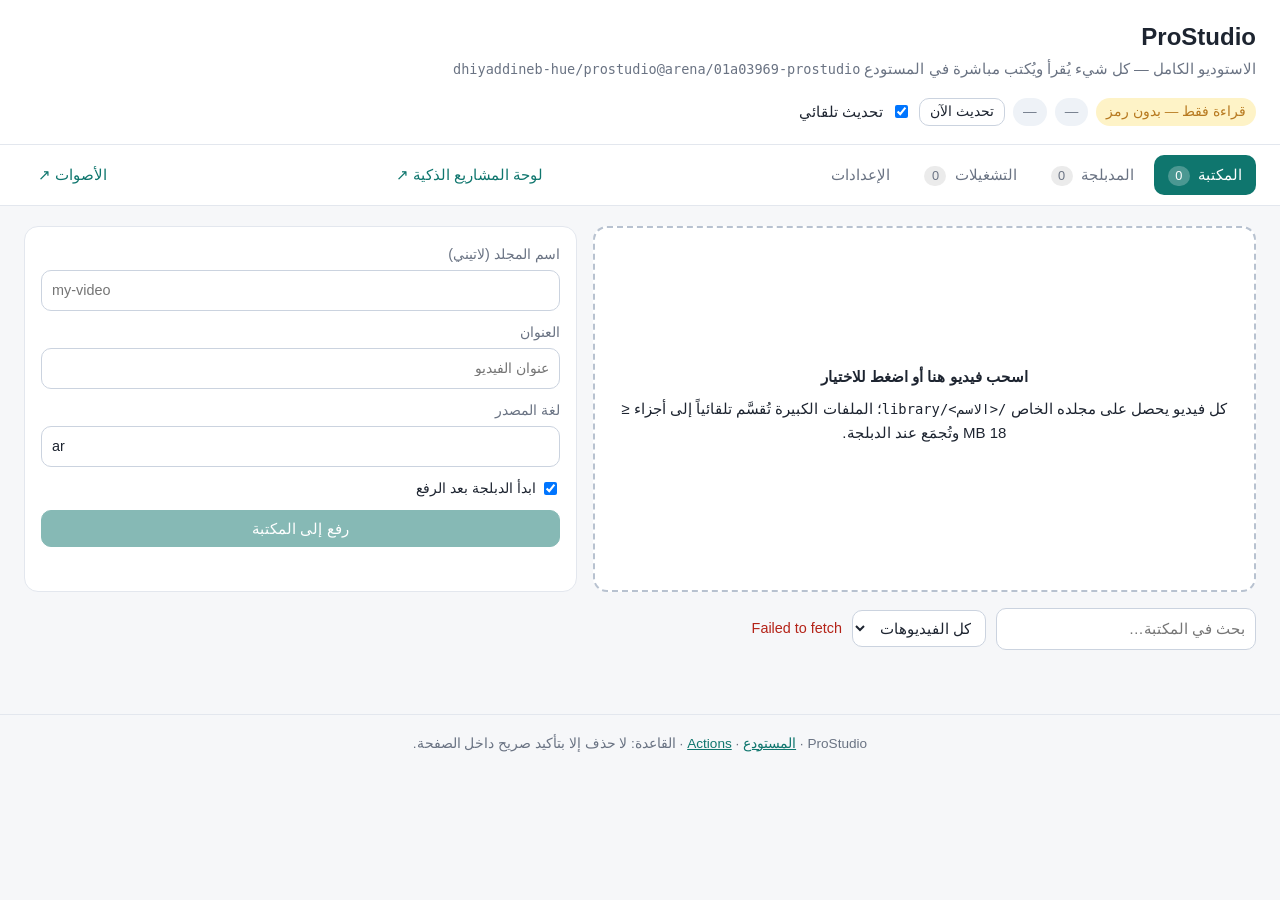
==== docs/index.html @ 74d78242 "Studio: the whole repository from one web page, one folder per video docs/index.html is now the stud" ====
<!doctype html>
<html lang="ar" dir="rtl">
<head>
<meta charset="utf-8">
<meta name="viewport" content="width=device-width, initial-scale=1">
<title>ProStudio — الاستوديو</title>
<meta name="description" content="استوديو الدبلجة الكامل: المكتبة، المعاينة، النسخ المدبلجة، متابعة التشغيل مباشرة، والتحكم في المستودع من المتصفح.">
<link rel="stylesheet" href="studio.css">
</head>
<body>
<header class="top">
  <div class="brand">
    <h1>ProStudio</h1>
    <p>الاستوديو الكامل — كل شيء يُقرأ ويُكتب مباشرة في المستودع <code id="repoName"></code></p>
  </div>
  <div class="topstatus">
    <span id="connChip" class="chip">غير متصل</span>
    <span id="rateChip" class="chip muted" title="طلبات GitHub API المتبقية في الساعة">—</span>
    <span id="clockChip" class="chip muted">—</span>
    <button id="refreshNow" class="btn small">تحديث الآن</button>
    <label class="toggle"><input type="checkbox" id="autoRefresh" checked> تحديث تلقائي</label>
  </div>
</header>

<nav class="tabs" role="tablist">
  <button class="tab active" data-tab="library">المكتبة <span id="countLibrary" class="count">0</span></button>
  <button class="tab" data-tab="dubs">المدبلجة <span id="countDubs" class="count">0</span></button>
  <button class="tab" data-tab="runs">التشغيلات <span id="countRuns" class="count">0</span></button>
  <button class="tab" data-tab="settings">الإعدادات</button>
  <a class="tab link" href="dashboard.html">لوحة المشاريع الذكية ↗</a>
  <a class="tab link" href="voices.html">الأصوات ↗</a>
</nav>

<main>
  <!-- ============================== المكتبة ============================== -->
  <section id="tab-library" class="panel active">
    <div class="uploader" id="uploader">
      <div class="drop" id="drop">
        <input type="file" id="file" accept="video/*,.mp4,.mkv,.webm,.mov" hidden>
        <strong>اسحب فيديو هنا أو اضغط للاختيار</strong>
        <span class="hint">كل فيديو يحصل على مجلده الخاص <code>library/&lt;الاسم&gt;/</code>؛ الملفات الكبيرة تُقسَّم تلقائياً إلى أجزاء ≤ 18 MB وتُجمَع عند الدبلجة.</span>
        <span id="fileName" class="hint mono"></span>
      </div>
      <div class="uploadform">
        <label>اسم المجلد (لاتيني) <input id="slugInput" placeholder="my-video" dir="ltr"></label>
        <label>العنوان <input id="titleInput" placeholder="عنوان الفيديو"></label>
        <label>لغة المصدر <input id="srcLangInput" value="ar" dir="ltr" size="4"></label>
        <label class="toggle"><input type="checkbox" id="dubAfterUpload" checked> ابدأ الدبلجة بعد الرفع</label>
        <button id="uploadBtn" class="btn primary">رفع إلى المكتبة</button>
        <div id="uploadStatus" class="status"></div>
      </div>
    </div>
    <div class="toolbar">
      <input id="searchLibrary" placeholder="بحث في المكتبة…">
      <select id="filterLibrary">
        <option value="all">كل الفيديوهات</option>
        <option value="undubbed">غير مدبلجة</option>
        <option value="running">قيد الدبلجة</option>
        <option value="dubbed">مدبلجة</option>
      </select>
      <span id="libraryStatus" class="status"></span>
    </div>
    <div id="libraryGrid" class="grid"></div>
  </section>

  <!-- ============================== المدبلجة ============================== -->
  <section id="tab-dubs" class="panel">
    <div class="toolbar">
      <input id="searchDubs" placeholder="بحث في المدبلجة…">
      <span id="dubsStatus" class="status"></span>
    </div>
    <div id="dubsGrid" class="grid"></div>
  </section>

  <!-- ============================== التشغيلات ============================== -->
  <section id="tab-runs" class="panel">
    <div class="toolbar">
      <span class="hint">تُحدَّث كل <span id="runsInterval">15</span> ثانية أثناء وجود تشغيل نشط. التقدم المفصّل يُقرأ من نقاط الاستئناف (checkpoint) لكل مقطع.</span>
      <span id="runsStatus" class="status"></span>
    </div>
    <div id="runsList" class="runs"></div>
  </section>

  <!-- ============================== الإعدادات ============================== -->
  <section id="tab-settings" class="panel">
    <div class="card wide">
      <h2>اتصال GitHub</h2>
      <p class="hint">الصفحة ثابتة على GitHub Pages؛ كل عملية (رفع، حذف، تشغيل، متابعة) تتم مباشرة عبر GitHub API من متصفحك. الرمز يُحفَظ في هذا المتصفح فقط ولا يُرسَل إلى أي جهة سوى api.github.com.</p>
      <p class="hint">أنشئ رمزاً <a id="tokenLink" target="_blank" rel="noreferrer">من هنا</a> (Fine-grained: هذا المستودع فقط، صلاحيات <b>Contents: Read and write</b> و<b>Actions: Read and write</b>؛ أو Classic بصلاحية <code>public_repo</code>).</p>
      <div class="row">
        <input id="token" type="password" placeholder="github_pat_… أو ghp_…" dir="ltr" autocomplete="off">
        <button id="checkToken" class="btn">فحص وحفظ</button>
        <button id="forgetToken" class="btn danger">حذف الرمز</button>
      </div>
      <div id="tokenStatus" class="status"></div>
    </div>
    <div class="card wide">
      <h2>الإعدادات الافتراضية للدبلجة</h2>
      <div class="settings-grid">
        <label>لغة الهدف <input id="dTarget" value="en" dir="ltr"></label>
        <label>الصوت الاحتياطي (Edge) <input id="dVoice" value="en-US-AndrewMultilingualNeural" dir="ltr"></label>
        <label>محرك الصوت <select id="dEngine"><option value="voxcpm">VoxCPM (استنساخ)</option><option value="edge">Edge-TTS</option><option value="xtts">XTTS</option><option value="qwen">Qwen</option></select></label>
        <label>الجنس <select id="dGender"><option value="male">ذكر</option><option value="female">أنثى</option></select></label>
        <label>نموذج Whisper <select id="dModel"><option>medium</option><option>small</option><option>base</option><option>tiny</option></select></label>
        <label>الملف الشخصي <select id="dProfile"><option value="seed_quota_voxcpm">seed_quota_voxcpm (Seed-VC ثم VoxCPM عند نفاد الحصة)</option><option value="safe">safe</option><option value="high_quality_single">high_quality_single</option><option value="multi_speaker_cinematic">multi_speaker_cinematic</option></select></label>
        <label>مستوى الجودة <select id="dQuality"><option>balanced</option><option>strict</option><option>safe</option></select></label>
        <label>طول المقطع (ث) <input id="dChunk" value="10" dir="ltr" size="4"></label>
        <label class="toggle"><input type="checkbox" id="dSeed" checked> Seed-VC لكل مقطع</label>
        <label class="toggle"><input type="checkbox" id="dSeparate" checked> فصل الحوار عن الموسيقى</label>
        <label class="toggle"><input type="checkbox" id="dBg"> الاحتفاظ بموسيقى الخلفية</label>
        <label class="toggle"><input type="checkbox" id="dDiarize"> تمييز المتحدثين (يحتاج HF_TOKEN)</label>
        <label class="toggle"><input type="checkbox" id="dValidate" checked> التحقق من المحتوى المنطوق</label>
      </div>
      <div class="row"><button id="saveDefaults" class="btn primary">حفظ الإعدادات</button><span id="defaultsStatus" class="status"></span></div>
    </div>
    <div class="card wide">
      <h2>الترجمة الذكية</h2>
      <p class="hint">تُضبط من أسرار المستودع ومتغيّراته (<code>TRANSLATE_API_KEY</code>, <code>TRANSLATE_PROVIDER</code>, <code>TRANSLATE_MODEL</code>). للتحقق شغّل <a id="preflightLink" target="_blank" rel="noreferrer">Translation API preflight</a> من Actions أو من هنا:</p>
      <div class="row"><button id="runPreflight" class="btn">تشغيل فحص الترجمة</button><span id="preflightStatus" class="status"></span></div>
    </div>
  </section>
</main>

<!-- ============================== نوافذ ============================== -->
<div id="modal" class="modal hidden" role="dialog" aria-modal="true">
  <div class="modalbox">
    <div class="modalhead"><h3 id="modalTitle"></h3><button id="modalClose" class="btn small">إغلاق</button></div>
    <div id="modalBody"></div>
  </div>
</div>

<footer>
  ProStudio · <a id="repoLink" target="_blank" rel="noreferrer">المستودع</a> · <a id="actionsLink" target="_blank" rel="noreferrer">Actions</a> · القاعدة: لا حذف إلا بتأكيد صريح داخل الصفحة.
</footer>

<script type="module" src="studio.js"></script>
</body>
</html>
---- docs/studio.css ----
:root{--bg:#f6f7f9;--card:#fff;--ink:#1d2430;--muted:#6a7383;--line:#e3e7ee;--accent:#0f766e;--accent2:#115e59;--danger:#b42318;--warn:#b7791f;--ok:#15803d;--info:#1d4ed8;--radius:14px}
*{box-sizing:border-box}
body{margin:0;background:var(--bg);color:var(--ink);font:15px/1.6 "Segoe UI",Tahoma,"Noto Naskh Arabic",Arial,sans-serif}
a{color:var(--accent)}
code,.mono{font-family:ui-monospace,SFMono-Regular,Menlo,Consolas,monospace;font-size:.92em;direction:ltr;unicode-bidi:embed}
header.top{display:flex;justify-content:space-between;align-items:center;gap:16px;padding:18px 24px;background:#fff;border-bottom:1px solid var(--line);flex-wrap:wrap}
header h1{margin:0;font-size:1.5rem}
header p{margin:2px 0 0;color:var(--muted);font-size:.92rem}
.topstatus{display:flex;align-items:center;gap:8px;flex-wrap:wrap}
.chip{display:inline-block;padding:3px 10px;border-radius:999px;background:#eef2f7;font-size:.85rem;white-space:nowrap}
.chip.ok{background:#dcfce7;color:var(--ok)}.chip.warn{background:#fef3c7;color:var(--warn)}.chip.err{background:#fee2e2;color:var(--danger)}.chip.info{background:#dbeafe;color:var(--info)}.chip.muted{color:var(--muted)}
.tabs{display:flex;gap:6px;padding:10px 24px;background:#fff;border-bottom:1px solid var(--line);flex-wrap:wrap}
.tab{border:0;background:transparent;padding:8px 14px;border-radius:10px;cursor:pointer;font:inherit;color:var(--muted);text-decoration:none}
.tab.active{background:var(--accent);color:#fff}.tab.link{margin-inline-start:auto;color:var(--accent)}
.count{display:inline-block;min-width:22px;padding:0 6px;border-radius:999px;background:rgba(0,0,0,.08);font-size:.8rem;text-align:center;margin-inline-start:4px}
.tab.active .count{background:rgba(255,255,255,.25)}
main{padding:20px 24px;max-width:1400px;margin:0 auto}
.panel{display:none}.panel.active{display:block}
.uploader{display:grid;grid-template-columns:1.2fr 1fr;gap:16px;margin-bottom:16px}
.drop{border:2px dashed #b8c2d0;border-radius:var(--radius);padding:26px;text-align:center;background:#fff;cursor:pointer;display:flex;flex-direction:column;gap:8px;align-items:center;justify-content:center}
.drop.over{border-color:var(--accent);background:#f0fdfa}
.uploadform{background:#fff;border:1px solid var(--line);border-radius:var(--radius);padding:16px;display:flex;flex-direction:column;gap:10px}
.uploadform label{display:flex;flex-direction:column;gap:4px;font-size:.9rem;color:var(--muted)}
input,select{font:inherit;padding:8px 10px;border:1px solid #cbd3df;border-radius:10px;background:#fff;color:var(--ink)}
input:focus,select:focus{outline:2px solid #99f6e4;border-color:var(--accent)}
.toggle{display:flex!important;flex-direction:row!important;align-items:center;gap:8px;color:var(--ink)!important;cursor:pointer}
.btn{font:inherit;padding:8px 14px;border-radius:10px;border:1px solid #cbd3df;background:#fff;color:var(--ink);cursor:pointer;text-decoration:none;display:inline-block;line-height:1.3}
.btn:hover{border-color:#94a3b8}.btn.primary{background:var(--accent);border-color:var(--accent);color:#fff}.btn.primary:hover{background:var(--accent2)}
.btn.danger{color:var(--danger);border-color:#f3c4c0}.btn.danger:hover{background:#fef2f2}.btn.small{padding:4px 10px;font-size:.85rem}
.btn:disabled{opacity:.5;cursor:not-allowed}
.toolbar{display:flex;gap:10px;align-items:center;margin:8px 0 14px;flex-wrap:wrap}
.toolbar input{min-width:260px}
.status{font-size:.9rem;color:var(--muted);min-height:1.2em}
.status.ok{color:var(--ok)}.status.err{color:var(--danger)}.status.info{color:var(--info)}
.grid{display:grid;grid-template-columns:repeat(auto-fill,minmax(320px,1fr));gap:16px}
.card{background:var(--card);border:1px solid var(--line);border-radius:var(--radius);overflow:hidden;display:flex;flex-direction:column}
.card.wide{padding:18px;margin-bottom:16px}
.card h2{margin:0 0 8px;font-size:1.1rem}
.card video{width:100%;aspect-ratio:16/9;background:#000;object-fit:contain}
.card .noplay{aspect-ratio:16/9;background:#0f172a;color:#cbd5e1;display:flex;align-items:center;justify-content:center;text-align:center;padding:12px;font-size:.9rem}
.card .body{padding:12px 14px;display:flex;flex-direction:column;gap:8px;flex:1}
.card h3{margin:0;font-size:1.02rem;word-break:break-word}
.meta{color:var(--muted);font-size:.86rem;display:flex;gap:10px;flex-wrap:wrap}
.chips{display:flex;gap:6px;flex-wrap:wrap}
.buttons{display:flex;gap:6px;flex-wrap:wrap;margin-top:auto}
.progress{height:8px;background:#e5e9f0;border-radius:999px;overflow:hidden}
.progress span{display:block;height:100%;background:var(--accent);transition:width .6s}
.versions{margin:0;padding:0;list-style:none;display:flex;flex-direction:column;gap:6px}
.versions li{display:flex;gap:8px;align-items:center;flex-wrap:wrap;font-size:.88rem;border-top:1px solid var(--line);padding-top:6px}
.runs{display:flex;flex-direction:column;gap:10px}
.run{background:#fff;border:1px solid var(--line);border-radius:var(--radius);padding:12px 14px;display:grid;grid-template-columns:auto 1fr auto;gap:12px;align-items:center}
.run .dot{width:12px;height:12px;border-radius:50%;background:#cbd5e1}
.run.in_progress .dot,.run.queued .dot{background:var(--info);box-shadow:0 0 0 4px #dbeafe;animation:pulse 1.4s infinite}
.run.success .dot{background:var(--ok)}.run.failure .dot{background:var(--danger)}.run.cancelled .dot{background:var(--warn)}
@keyframes pulse{0%{box-shadow:0 0 0 0 #bfdbfe}70%{box-shadow:0 0 0 8px rgba(191,219,254,0)}100%{box-shadow:0 0 0 0 rgba(191,219,254,0)}}
.run .title{font-weight:600}.run .sub{color:var(--muted);font-size:.86rem}
.settings-grid{display:grid;grid-template-columns:repeat(auto-fill,minmax(260px,1fr));gap:10px 16px;margin-bottom:12px}
.settings-grid label{display:flex;flex-direction:column;gap:4px;font-size:.9rem;color:var(--muted)}
.row{display:flex;gap:8px;align-items:center;flex-wrap:wrap}
.row input{flex:1;min-width:240px}
.empty{grid-column:1/-1;padding:30px;text-align:center;color:var(--muted);background:#fff;border:1px dashed var(--line);border-radius:var(--radius)}
.modal{position:fixed;inset:0;background:rgba(15,23,42,.55);display:flex;align-items:center;justify-content:center;padding:20px;z-index:50}
.modal.hidden{display:none}
.modalbox{background:#fff;border-radius:16px;max-width:900px;width:100%;max-height:92vh;overflow:auto;padding:16px 18px}
.modalhead{display:flex;justify-content:space-between;align-items:center;gap:10px;margin-bottom:10px}
.modalhead h3{margin:0}
.modalbox video{width:100%;max-height:70vh;background:#000}
.confirm{display:flex;flex-direction:column;gap:10px}
.confirm input{font-family:ui-monospace,monospace;direction:ltr}
.kv{display:grid;grid-template-columns:auto 1fr;gap:4px 14px;font-size:.9rem}
.kv b{color:var(--muted);font-weight:500}
footer{padding:18px 24px;color:var(--muted);font-size:.85rem;border-top:1px solid var(--line);margin-top:30px;text-align:center}
@media (max-width:820px){.uploader{grid-template-columns:1fr}.run{grid-template-columns:auto 1fr}}
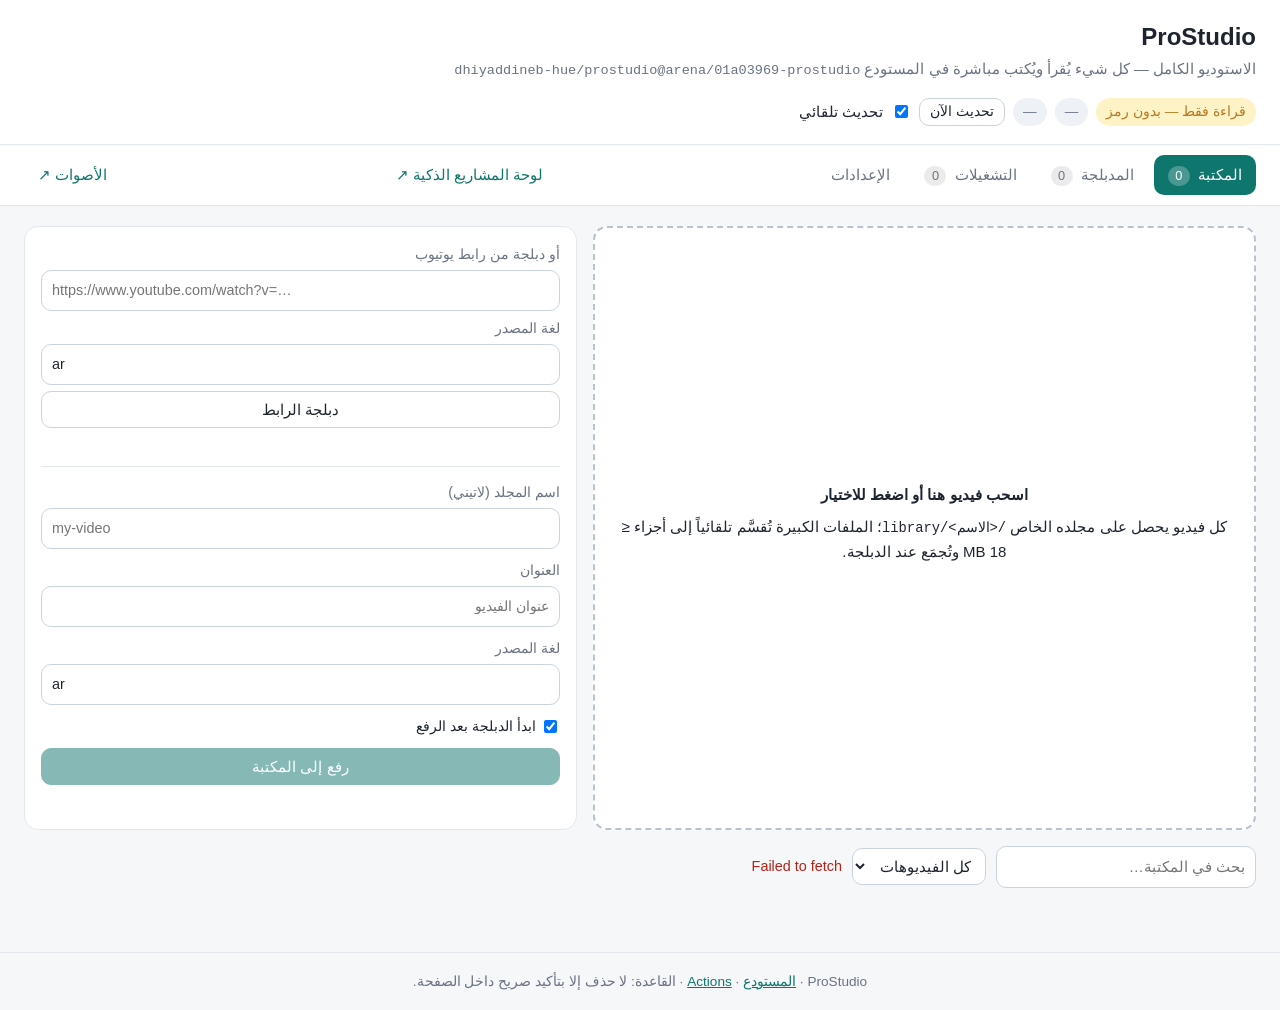
==== commit a951a220: "Studio round 2: populated library, YouTube dubbing, details & subtitles, chunk grid * The two remain" ====
--- a/docs/index.html
+++ b/docs/index.html
@@ -42,6 +42,13 @@
         <span id="fileName" class="hint mono"></span>
       </div>
       <div class="uploadform">
+        <div class="ytrow">
+          <label>أو دبلجة من رابط يوتيوب <input id="ytUrl" placeholder="https://www.youtube.com/watch?v=…" dir="ltr"></label>
+          <label>لغة المصدر <input id="ytLang" value="ar" dir="ltr" size="4"></label>
+          <button id="ytGo" class="btn">دبلجة الرابط</button>
+          <div id="ytStatus" class="status"></div>
+        </div>
+        <hr>
         <label>اسم المجلد (لاتيني) <input id="slugInput" placeholder="my-video" dir="ltr"></label>
         <label>العنوان <input id="titleInput" placeholder="عنوان الفيديو"></label>
         <label>لغة المصدر <input id="srcLangInput" value="ar" dir="ltr" size="4"></label>
--- a/docs/studio.css
+++ b/docs/studio.css
@@ -72,3 +72,18 @@
 .kv b{color:var(--muted);font-weight:500}
 footer{padding:18px 24px;color:var(--muted);font-size:.85rem;border-top:1px solid var(--line);margin-top:30px;text-align:center}
 @media (max-width:820px){.uploader{grid-template-columns:1fr}.run{grid-template-columns:auto 1fr}}
+
+.ytrow{display:flex;flex-direction:column;gap:6px}
+.uploadform hr{border:0;border-top:1px solid var(--line);margin:4px 0}
+.empty.warn{background:#fffbeb;border-color:#fcd34d;color:#92400e}
+.compare{display:grid;grid-template-columns:1fr 1fr;gap:12px}
+.compare h4{margin:0 0 6px;font-size:.95rem;color:var(--muted)}
+.compare video{width:100%;max-height:40vh;background:#000}
+.tablewrap{max-height:45vh;overflow:auto;border:1px solid var(--line);border-radius:10px}
+table.segs{width:100%;border-collapse:collapse;font-size:.88rem}
+table.segs th,table.segs td{padding:6px 8px;border-bottom:1px solid var(--line);vertical-align:top;text-align:start}
+table.segs th{position:sticky;top:0;background:#f8fafc}
+.chunkgrid{display:flex;flex-wrap:wrap;gap:3px;margin-top:6px}
+.chunkgrid .ck{width:10px;height:10px;border-radius:2px;background:#e2e8f0;display:inline-block}
+.ck.completed{background:var(--ok)}.ck.processing,.ck.voice_generated,.ck.seed_vc_processing,.ck.seed_vc_generated,.ck.translated,.ck.content_validated,.ck.delivery_fitted,.ck.seed_vc_completed,.ck.content_retry{background:var(--info)}.ck.failed{background:var(--danger)}.ck.non_speech{background:#94a3b8}
+@media (max-width:820px){.compare{grid-template-columns:1fr}}
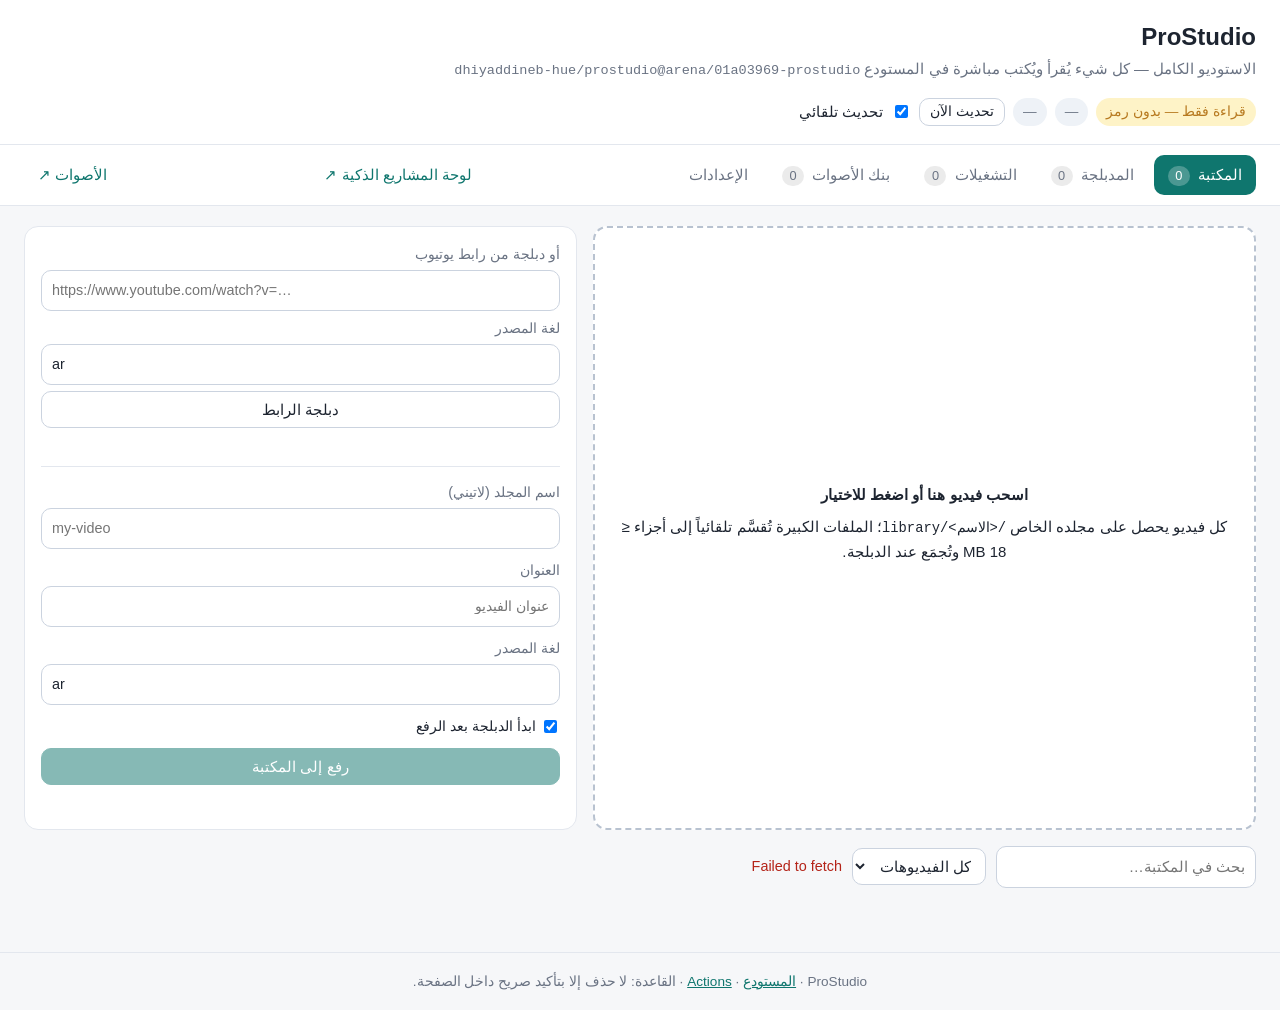
==== commit 447aa252: "Studio round 3: per-speaker voice samples, voice bank, checkpoint dialog - Voices dialog per video w" ====
--- a/docs/index.html
+++ b/docs/index.html
@@ -26,6 +26,7 @@
   <button class="tab active" data-tab="library">المكتبة <span id="countLibrary" class="count">0</span></button>
   <button class="tab" data-tab="dubs">المدبلجة <span id="countDubs" class="count">0</span></button>
   <button class="tab" data-tab="runs">التشغيلات <span id="countRuns" class="count">0</span></button>
+  <button class="tab" data-tab="voices">بنك الأصوات <span id="countVoices" class="count">0</span></button>
   <button class="tab" data-tab="settings">الإعدادات</button>
   <a class="tab link" href="dashboard.html">لوحة المشاريع الذكية ↗</a>
   <a class="tab link" href="voices.html">الأصوات ↗</a>
@@ -88,6 +89,17 @@
     <div id="runsList" class="runs"></div>
   </section>
 
+  <!-- ============================== بنك الأصوات ============================== -->
+  <section id="tab-voices" class="panel">
+    <div class="card wide">
+      <h2>إضافة عيّنة صوتية</h2>
+      <p class="hint">عيّنة نقية لمتحدث واحد (6–20 ثانية، بلا موسيقى) تُحفَظ في <code>voices/</code> ويمكن اختيارها لأي شخصية من نافذة «الأصوات» في بطاقة الفيديو. لكل فيديو أيضاً عيّناته الخاصة في <code>library/&lt;الاسم&gt;/voices/</code>.</p>
+      <div class="row"><input id="voiceName" placeholder="اسم العيّنة (لاتيني)، مثل narrator-male" dir="ltr"><input id="voiceFile" type="file" accept="audio/*,.wav,.mp3,.m4a,.flac,.ogg"><button id="voiceUpload" class="btn primary">رفع إلى بنك الأصوات</button></div>
+      <div id="voiceStatus" class="status"></div>
+    </div>
+    <div id="voicesGrid" class="grid"></div>
+  </section>
+
   <!-- ============================== الإعدادات ============================== -->
   <section id="tab-settings" class="panel">
     <div class="card wide">
--- a/docs/studio.css
+++ b/docs/studio.css
@@ -87,3 +87,15 @@
 .chunkgrid .ck{width:10px;height:10px;border-radius:2px;background:#e2e8f0;display:inline-block}
 .ck.completed{background:var(--ok)}.ck.processing,.ck.voice_generated,.ck.seed_vc_processing,.ck.seed_vc_generated,.ck.translated,.ck.content_validated,.ck.delivery_fitted,.ck.seed_vc_completed,.ck.content_retry{background:var(--info)}.ck.failed{background:var(--danger)}.ck.non_speech{background:#94a3b8}
 @media (max-width:820px){.compare{grid-template-columns:1fr}}
+
+.character-grid{display:grid;grid-template-columns:repeat(auto-fill,minmax(300px,1fr));gap:12px}
+.character{border:1px solid var(--line);border-radius:12px;padding:12px;background:#fafbfc;display:flex;flex-direction:column;gap:8px}
+.charhead{display:flex;justify-content:space-between;align-items:center}.charhead h4{margin:0;font-family:ui-monospace,monospace}
+.character .fields{display:grid;grid-template-columns:1fr 1fr;gap:8px}
+.character .fields label{display:flex;flex-direction:column;gap:3px;font-size:.85rem;color:var(--muted)}
+.character .fields .wide{grid-column:1/-1}
+.character audio{width:100%}
+table.stage-table td.stage-success{color:var(--ok);text-align:center}table.stage-table td.stage-failed{color:var(--danger);text-align:center;font-weight:700}table.stage-table td.stage-pending{color:var(--muted);text-align:center}table.stage-table td.stage-skipped{color:#94a3b8;text-align:center}
+.compare-audio{margin-top:10px}.compare-audio h4{margin:6px 0}
+.audio-slot{border:1px solid var(--line);border-radius:10px;padding:8px;min-width:150px;text-align:center}
+.audio-slot audio{width:220px}
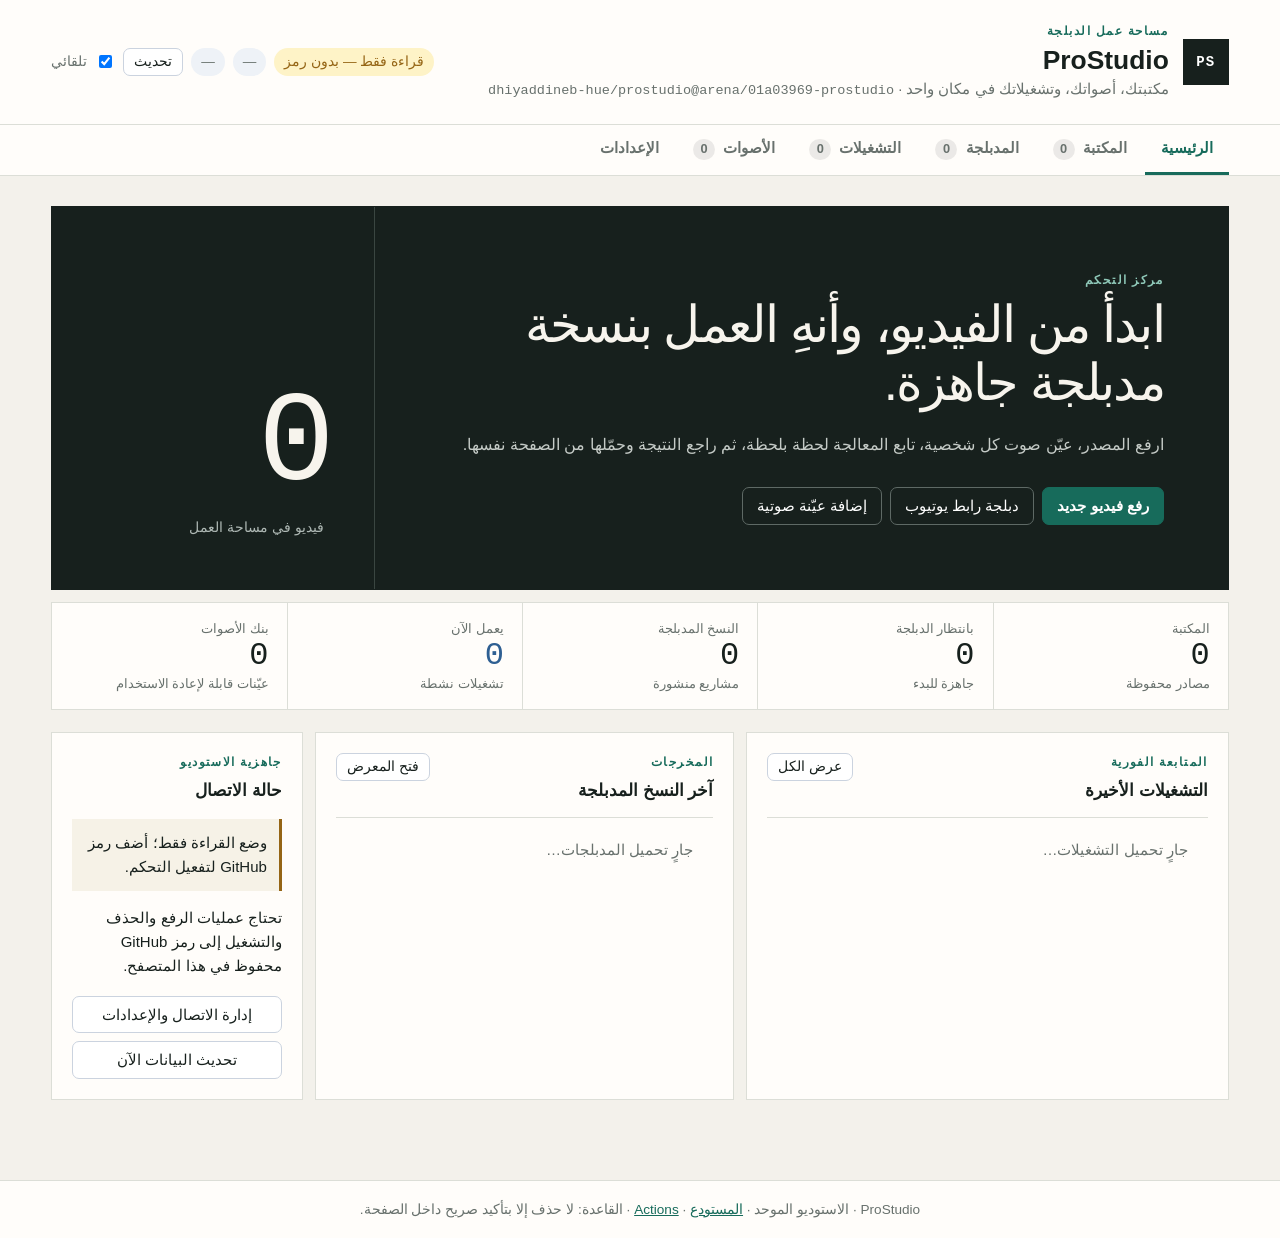
==== commit b55cb5fa: "Redesign studio as unified control center" ====
--- a/docs/index.html
+++ b/docs/index.html
@@ -10,31 +10,82 @@
 <body>
 <header class="top">
   <div class="brand">
-    <h1>ProStudio</h1>
-    <p>الاستوديو الكامل — كل شيء يُقرأ ويُكتب مباشرة في المستودع <code id="repoName"></code></p>
+    <div class="brandmark" aria-hidden="true">PS</div>
+    <div>
+      <p class="eyebrow">مساحة عمل الدبلجة</p>
+      <h1>ProStudio</h1>
+      <p>مكتبتك، أصواتك، وتشغيلاتك في مكان واحد · <code id="repoName"></code></p>
+    </div>
   </div>
   <div class="topstatus">
     <span id="connChip" class="chip">غير متصل</span>
     <span id="rateChip" class="chip muted" title="طلبات GitHub API المتبقية في الساعة">—</span>
     <span id="clockChip" class="chip muted">—</span>
-    <button id="refreshNow" class="btn small">تحديث الآن</button>
-    <label class="toggle"><input type="checkbox" id="autoRefresh" checked> تحديث تلقائي</label>
+    <button id="refreshNow" class="btn small">تحديث</button>
+    <label class="toggle compact"><input type="checkbox" id="autoRefresh" checked> تلقائي</label>
   </div>
 </header>
 
-<nav class="tabs" role="tablist">
-  <button class="tab active" data-tab="library">المكتبة <span id="countLibrary" class="count">0</span></button>
-  <button class="tab" data-tab="dubs">المدبلجة <span id="countDubs" class="count">0</span></button>
-  <button class="tab" data-tab="runs">التشغيلات <span id="countRuns" class="count">0</span></button>
-  <button class="tab" data-tab="voices">بنك الأصوات <span id="countVoices" class="count">0</span></button>
-  <button class="tab" data-tab="settings">الإعدادات</button>
-  <a class="tab link" href="dashboard.html">لوحة المشاريع الذكية ↗</a>
-  <a class="tab link" href="voices.html">الأصوات ↗</a>
+<nav class="tabs" role="tablist" aria-label="أقسام الاستوديو">
+  <button class="tab active" data-tab="overview" role="tab" aria-selected="true">الرئيسية</button>
+  <button class="tab" data-tab="library" role="tab" aria-selected="false">المكتبة <span id="countLibrary" class="count">0</span></button>
+  <button class="tab" data-tab="dubs" role="tab" aria-selected="false">المدبلجة <span id="countDubs" class="count">0</span></button>
+  <button class="tab" data-tab="runs" role="tab" aria-selected="false">التشغيلات <span id="countRuns" class="count">0</span></button>
+  <button class="tab" data-tab="voices" role="tab" aria-selected="false">الأصوات <span id="countVoices" class="count">0</span></button>
+  <button class="tab" data-tab="settings" role="tab" aria-selected="false">الإعدادات</button>
 </nav>
 
 <main>
+
+  <!-- ============================== الرئيسية ============================== -->
+  <section id="tab-overview" class="panel active" role="tabpanel">
+    <div class="overview-hero">
+      <div class="hero-copy">
+        <p class="eyebrow">مركز التحكم</p>
+        <h2>ابدأ من الفيديو، وأنهِ العمل بنسخة مدبلجة جاهزة.</h2>
+        <p>ارفع المصدر، عيّن صوت كل شخصية، تابع المعالجة لحظة بلحظة، ثم راجع النتيجة وحمّلها من الصفحة نفسها.</p>
+        <div class="hero-actions">
+          <button id="quickUpload" class="btn primary">رفع فيديو جديد</button>
+          <button id="quickYoutube" class="btn inverse">دبلجة رابط يوتيوب</button>
+          <button id="quickVoice" class="btn inverse">إضافة عيّنة صوتية</button>
+        </div>
+      </div>
+      <div class="hero-figure" aria-live="polite">
+        <span id="overviewHeroValue">0</span>
+        <small id="overviewHeroLabel">فيديو في مساحة العمل</small>
+      </div>
+    </div>
+
+    <div class="overview-metrics" aria-label="ملخص الاستوديو">
+      <button class="metric-card" data-jump="library"><span>المكتبة</span><strong id="overviewLibrary">0</strong><small>مصادر محفوظة</small></button>
+      <button class="metric-card" data-jump="library" data-filter="undubbed"><span>بانتظار الدبلجة</span><strong id="overviewUndubbed">0</strong><small>جاهزة للبدء</small></button>
+      <button class="metric-card" data-jump="dubs"><span>النسخ المدبلجة</span><strong id="overviewDubbed">0</strong><small>مشاريع منشورة</small></button>
+      <button class="metric-card live" data-jump="runs"><span>يعمل الآن</span><strong id="overviewActive">0</strong><small>تشغيلات نشطة</small></button>
+      <button class="metric-card" data-jump="voices"><span>بنك الأصوات</span><strong id="overviewVoices">0</strong><small>عيّنات قابلة لإعادة الاستخدام</small></button>
+    </div>
+
+    <div class="overview-grid">
+      <article class="surface overview-activity">
+        <div class="surface-head"><div><p class="eyebrow">المتابعة الفورية</p><h3>التشغيلات الأخيرة</h3></div><button id="quickRuns" class="btn small">عرض الكل</button></div>
+        <div id="overviewRunsList" class="overview-list"><div class="empty compact-empty">جارٍ تحميل التشغيلات…</div></div>
+      </article>
+      <article class="surface overview-recent">
+        <div class="surface-head"><div><p class="eyebrow">المخرجات</p><h3>آخر النسخ المدبلجة</h3></div><button class="btn small" data-jump="dubs">فتح المعرض</button></div>
+        <div id="overviewRecentList" class="overview-list"><div class="empty compact-empty">جارٍ تحميل المدبلجات…</div></div>
+      </article>
+      <aside class="surface readiness">
+        <p class="eyebrow">جاهزية الاستوديو</p>
+        <h3>حالة الاتصال</h3>
+        <div id="overviewConn" class="readiness-state">جارٍ الفحص…</div>
+        <p class="hint">تحتاج عمليات الرفع والحذف والتشغيل إلى رمز GitHub محفوظ في هذا المتصفح.</p>
+        <div class="stack-actions"><button class="btn" data-jump="settings">إدارة الاتصال والإعدادات</button><button id="overviewRefresh" class="btn">تحديث البيانات الآن</button></div>
+      </aside>
+    </div>
+  </section>
+
   <!-- ============================== المكتبة ============================== -->
-  <section id="tab-library" class="panel active">
+  <section id="tab-library" class="panel" role="tabpanel">
+    <div class="section-head"><div><p class="eyebrow">المصادر</p><h2>مكتبة الفيديو</h2><p>كل فيديو داخل مجلده الخاص، مع بياناته وأصواته وتشغيلاته.</p></div><button class="btn primary" id="libraryUploadShortcut">رفع فيديو</button></div>
     <div class="uploader" id="uploader">
       <div class="drop" id="drop">
         <input type="file" id="file" accept="video/*,.mp4,.mkv,.webm,.mov" hidden>
@@ -72,7 +123,8 @@
   </section>
 
   <!-- ============================== المدبلجة ============================== -->
-  <section id="tab-dubs" class="panel">
+  <section id="tab-dubs" class="panel" role="tabpanel">
+    <div class="section-head"><div><p class="eyebrow">المعرض</p><h2>الفيديوهات المدبلجة</h2><p>عاين النسخ، راجع الترجمة والجودة، وحمّل النتيجة النهائية.</p></div></div>
     <div class="toolbar">
       <input id="searchDubs" placeholder="بحث في المدبلجة…">
       <span id="dubsStatus" class="status"></span>
@@ -81,7 +133,8 @@
   </section>
 
   <!-- ============================== التشغيلات ============================== -->
-  <section id="tab-runs" class="panel">
+  <section id="tab-runs" class="panel" role="tabpanel">
+    <div class="section-head"><div><p class="eyebrow">العمليات</p><h2>متابعة الدبلجة</h2><p>حالة كل تشغيل وتقدّم المقاطع تتحدث تلقائياً.</p></div></div>
     <div class="toolbar">
       <span class="hint">تُحدَّث كل <span id="runsInterval">15</span> ثانية أثناء وجود تشغيل نشط. التقدم المفصّل يُقرأ من نقاط الاستئناف (checkpoint) لكل مقطع.</span>
       <span id="runsStatus" class="status"></span>
@@ -90,7 +143,8 @@
   </section>
 
   <!-- ============================== بنك الأصوات ============================== -->
-  <section id="tab-voices" class="panel">
+  <section id="tab-voices" class="panel" role="tabpanel">
+    <div class="section-head"><div><p class="eyebrow">الأداء الصوتي</p><h2>بنك الأصوات والشخصيات</h2><p>ارفع عيّنات عامة، ثم اربطها بالشخصيات من بطاقة أي فيديو في المكتبة.</p></div></div>
     <div class="card wide">
       <h2>إضافة عيّنة صوتية</h2>
       <p class="hint">عيّنة نقية لمتحدث واحد (6–20 ثانية، بلا موسيقى) تُحفَظ في <code>voices/</code> ويمكن اختيارها لأي شخصية من نافذة «الأصوات» في بطاقة الفيديو. لكل فيديو أيضاً عيّناته الخاصة في <code>library/&lt;الاسم&gt;/voices/</code>.</p>
@@ -101,7 +155,8 @@
   </section>
 
   <!-- ============================== الإعدادات ============================== -->
-  <section id="tab-settings" class="panel">
+  <section id="tab-settings" class="panel" role="tabpanel">
+    <div class="section-head"><div><p class="eyebrow">النظام</p><h2>الإعدادات</h2><p>الاتصال بالمستودع وخيارات الدبلجة والترجمة الذكية.</p></div></div>
     <div class="card wide">
       <h2>اتصال GitHub</h2>
       <p class="hint">الصفحة ثابتة على GitHub Pages؛ كل عملية (رفع، حذف، تشغيل، متابعة) تتم مباشرة عبر GitHub API من متصفحك. الرمز يُحفَظ في هذا المتصفح فقط ولا يُرسَل إلى أي جهة سوى api.github.com.</p>
@@ -141,7 +196,7 @@
 </main>
 
 <!-- ============================== نوافذ ============================== -->
-<div id="modal" class="modal hidden" role="dialog" aria-modal="true">
+<div id="modal" class="modal hidden" role="dialog" aria-modal="true" aria-labelledby="modalTitle">
   <div class="modalbox">
     <div class="modalhead"><h3 id="modalTitle"></h3><button id="modalClose" class="btn small">إغلاق</button></div>
     <div id="modalBody"></div>
@@ -149,7 +204,7 @@
 </div>
 
 <footer>
-  ProStudio · <a id="repoLink" target="_blank" rel="noreferrer">المستودع</a> · <a id="actionsLink" target="_blank" rel="noreferrer">Actions</a> · القاعدة: لا حذف إلا بتأكيد صريح داخل الصفحة.
+  ProStudio · الاستوديو الموحد · <a id="repoLink" target="_blank" rel="noreferrer">المستودع</a> · <a id="actionsLink" target="_blank" rel="noreferrer">Actions</a> · القاعدة: لا حذف إلا بتأكيد صريح داخل الصفحة.
 </footer>
 
 <script type="module" src="studio.js"></script>
--- a/docs/studio.css
+++ b/docs/studio.css
@@ -99,3 +99,25 @@
 .compare-audio{margin-top:10px}.compare-audio h4{margin:6px 0}
 .audio-slot{border:1px solid var(--line);border-radius:10px;padding:8px;min-width:150px;text-align:center}
 .audio-slot audio{width:220px}
+
+/* 2026 unified studio shell ------------------------------------------------ */
+:root{--bg:#f3f1eb;--card:#fffdfa;--ink:#17201d;--muted:#68716d;--line:#dcded7;--accent:#176b5b;--accent2:#105347;--danger:#a93025;--warn:#956515;--ok:#16704b;--info:#2e5f92;--paper:#fffdfa;--paper2:#ebe8df;--radius:12px}
+body{min-height:100vh;background:var(--bg);font-family:"Segoe UI",Tahoma,"Noto Naskh Arabic",Arial,sans-serif}
+header.top{padding:22px clamp(18px,4vw,54px);background:var(--paper);border-bottom:1px solid var(--line)}
+.brand{display:flex;align-items:center;gap:14px}.brandmark{width:46px;height:46px;display:grid;place-items:center;background:var(--ink);color:#fff;font:700 14px/1 ui-monospace,monospace;letter-spacing:.08em}.brand h1{font-size:1.65rem;line-height:1.1}.brand p{margin:3px 0 0}.brand .eyebrow{margin:0 0 5px;color:var(--accent)}
+.eyebrow{margin:0 0 6px;color:var(--accent);font-size:.74rem;font-weight:700;letter-spacing:.12em;text-transform:uppercase}
+.topstatus{justify-content:flex-end}.toggle.compact{font-size:.86rem;color:var(--muted)!important}
+.tabs{position:sticky;top:0;z-index:30;gap:2px;padding:0 clamp(18px,4vw,54px);background:rgba(255,253,250,.97);border-bottom:1px solid var(--line);flex-wrap:nowrap;overflow-x:auto;scrollbar-width:thin}
+.tab{min-height:50px;padding:11px 16px;border-radius:0;border-bottom:3px solid transparent;white-space:nowrap;font-weight:600}.tab:hover{color:var(--ink);background:#f4f1e9}.tab.active{background:transparent;color:var(--accent);border-bottom-color:var(--accent)}.tab.active .count{background:#dfece8;color:var(--accent)}
+main{max-width:1500px;padding:30px clamp(18px,4vw,54px) 50px}.panel.active{animation:panel-in .18s ease-out}@keyframes panel-in{from{opacity:.4;transform:translateY(4px)}to{opacity:1;transform:none}}
+.overview-hero{display:grid;grid-template-columns:minmax(0,1.45fr) minmax(220px,.55fr);min-height:300px;background:var(--ink);color:#f7f4ed;border:1px solid var(--ink);margin-bottom:12px}.hero-copy{padding:clamp(28px,5vw,66px)}.hero-copy .eyebrow{color:#8fc9b9}.hero-copy h2{max-width:820px;margin:0;font-size:clamp(2rem,4vw,4rem);font-weight:350;line-height:1.15;letter-spacing:-.035em}.hero-copy>p:not(.eyebrow){max-width:720px;margin:18px 0 0;color:#c5cbc7;font-size:1.02rem}.hero-actions{display:flex;gap:8px;flex-wrap:wrap;margin-top:30px}.btn.inverse{background:transparent;border-color:#5e6965;color:#fff}.btn.inverse:hover{background:#26312d;border-color:#89938f}.hero-figure{border-inline-start:1px solid #3a4641;display:flex;flex-direction:column;justify-content:flex-end;padding:clamp(26px,4vw,50px)}.hero-figure span{font:300 clamp(4.8rem,10vw,9rem)/.8 ui-monospace,SFMono-Regular,Menlo,monospace;letter-spacing:-.08em}.hero-figure small{margin-top:20px;color:#aeb8b4;font-size:.9rem}
+.overview-metrics{display:grid;grid-template-columns:repeat(5,1fr);gap:1px;background:var(--line);border:1px solid var(--line);margin-bottom:22px}.metric-card{appearance:none;border:0;background:var(--paper);padding:18px;text-align:start;color:var(--ink);cursor:pointer;min-width:0}.metric-card:hover{background:#f7f5ef}.metric-card span,.metric-card small{display:block;color:var(--muted);font-size:.8rem}.metric-card strong{display:block;margin:4px 0;font:400 2rem/1 ui-monospace,SFMono-Regular,Menlo,monospace}.metric-card.live strong{color:var(--info)}
+.overview-grid{display:grid;grid-template-columns:minmax(0,1.15fr) minmax(0,1fr) minmax(240px,.6fr);gap:12px}.surface{background:var(--paper);border:1px solid var(--line);padding:20px}.surface h3{margin:0;font-size:1.05rem}.surface-head{display:flex;align-items:flex-start;justify-content:space-between;gap:12px;padding-bottom:12px;border-bottom:1px solid var(--line)}.overview-list{display:flex;flex-direction:column}.overview-item{display:grid;grid-template-columns:minmax(0,1fr) auto;gap:12px;align-items:center;padding:13px 0;border-bottom:1px solid var(--line)}.overview-item:last-child{border-bottom:0}.overview-item b{display:block;overflow:hidden;text-overflow:ellipsis;white-space:nowrap}.overview-item small{display:block;color:var(--muted);margin-top:2px}.overview-item .mini-progress{height:4px;background:#e4e7e1;margin-top:7px;overflow:hidden}.overview-item .mini-progress span{display:block;height:100%;background:var(--accent)}.overview-item-status{font-size:.78rem;color:var(--muted);white-space:nowrap}.overview-item-status.active{color:var(--info)}.readiness-state{margin:14px 0;padding:12px;border-inline-start:3px solid var(--warn);background:#f6f2e7}.readiness-state.ok{border-color:var(--ok);background:#edf6f1}.stack-actions{display:flex;flex-direction:column;gap:8px;margin-top:18px}.compact-empty{padding:20px;border:0;background:transparent;text-align:start}
+.section-head{display:flex;justify-content:space-between;align-items:flex-end;gap:18px;margin-bottom:20px;padding-bottom:16px;border-bottom:1px solid var(--line)}.section-head h2{margin:0;font-size:clamp(1.5rem,3vw,2.25rem);font-weight:450;letter-spacing:-.025em}.section-head p:not(.eyebrow){margin:5px 0 0;color:var(--muted)}
+.uploader{gap:12px;margin-bottom:22px}.drop,.uploadform,.card,.run,.empty,.modalbox,.character,.audio-slot{border-radius:var(--radius);box-shadow:none}.drop{min-height:260px;background:var(--paper);border-color:#aeb8b2}.drop:hover{border-color:var(--accent);background:#f8fbf9}.uploadform,.card,.run{background:var(--paper)}
+.card{transition:border-color .16s,transform .16s}.card:hover{border-color:#afb7b2;transform:translateY(-1px)}.card .body{padding:15px;gap:10px}.buttons{padding-top:4px}.btn{border-radius:7px}.btn.primary{font-weight:650}.toolbar{padding:10px 0}.toolbar input{flex:1;max-width:480px}
+.run{border-radius:8px}.modal{backdrop-filter:blur(3px)}.modalbox{border:1px solid var(--line);border-radius:10px}.modalhead{position:sticky;top:-16px;z-index:2;background:var(--paper);padding:12px 0;border-bottom:1px solid var(--line)}
+footer{background:var(--paper);border-top-color:var(--line)}
+@media (max-width:1100px){.overview-grid{grid-template-columns:1fr 1fr}.readiness{grid-column:1/-1}.overview-metrics{grid-template-columns:repeat(3,1fr)}}
+@media (max-width:820px){header.top{align-items:flex-start}.topstatus{width:100%;justify-content:flex-start}.overview-hero{grid-template-columns:1fr}.hero-figure{border-inline-start:0;border-top:1px solid #3a4641;min-height:180px}.overview-metrics{grid-template-columns:1fr 1fr}.overview-grid{grid-template-columns:1fr}.readiness{grid-column:auto}.section-head{align-items:flex-start;flex-direction:column}.tabs{padding-inline:8px}.tab{padding-inline:13px}.character .fields{grid-template-columns:1fr}.character .fields .wide{grid-column:auto}}
+@media (max-width:520px){.brand p:not(.eyebrow),#rateChip,#clockChip{display:none}.hero-copy h2{font-size:2rem}.hero-actions .btn{width:100%;text-align:center}.overview-metrics{grid-template-columns:1fr}.metric-card{display:grid;grid-template-columns:1fr auto;align-items:center}.metric-card strong{grid-row:1/3;grid-column:2}.overview-item{grid-template-columns:1fr}.toolbar input{min-width:100%}.row input{min-width:100%}.buttons .btn,.buttons a.btn{flex:1;text-align:center}.modal{padding:8px}.modalbox{padding:12px}}
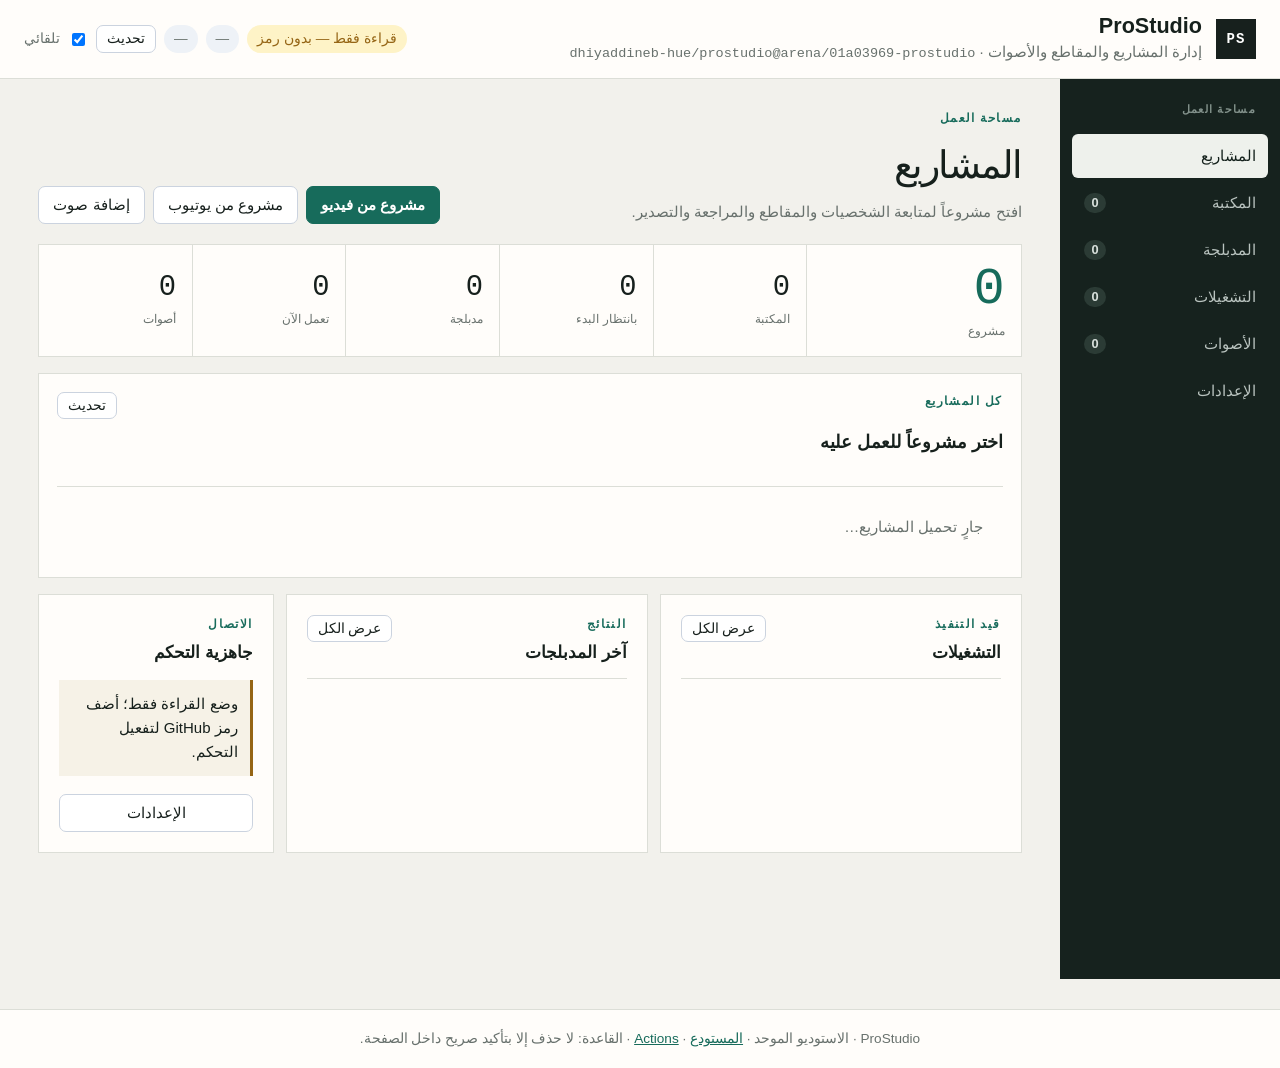
==== commit ca5c4079: "Rebuild studio around project workflow" ====
--- a/docs/index.html
+++ b/docs/index.html
@@ -14,7 +14,7 @@
     <div>
       <p class="eyebrow">مساحة عمل الدبلجة</p>
       <h1>ProStudio</h1>
-      <p>مكتبتك، أصواتك، وتشغيلاتك في مكان واحد · <code id="repoName"></code></p>
+      <p>إدارة المشاريع والمقاطع والأصوات · <code id="repoName"></code></p>
     </div>
   </div>
   <div class="topstatus">
@@ -26,8 +26,9 @@
   </div>
 </header>
 
+<div class="studio-shell">
 <nav class="tabs" role="tablist" aria-label="أقسام الاستوديو">
-  <button class="tab active" data-tab="overview" role="tab" aria-selected="true">الرئيسية</button>
+  <button class="tab active" data-tab="overview" role="tab" aria-selected="true">المشاريع</button>
   <button class="tab" data-tab="library" role="tab" aria-selected="false">المكتبة <span id="countLibrary" class="count">0</span></button>
   <button class="tab" data-tab="dubs" role="tab" aria-selected="false">المدبلجة <span id="countDubs" class="count">0</span></button>
   <button class="tab" data-tab="runs" role="tab" aria-selected="false">التشغيلات <span id="countRuns" class="count">0</span></button>
@@ -37,50 +38,35 @@
 
 <main>
 
-  <!-- ============================== الرئيسية ============================== -->
+  <!-- ============================== المشاريع ============================== -->
   <section id="tab-overview" class="panel active" role="tabpanel">
-    <div class="overview-hero">
-      <div class="hero-copy">
-        <p class="eyebrow">مركز التحكم</p>
-        <h2>ابدأ من الفيديو، وأنهِ العمل بنسخة مدبلجة جاهزة.</h2>
-        <p>ارفع المصدر، عيّن صوت كل شخصية، تابع المعالجة لحظة بلحظة، ثم راجع النتيجة وحمّلها من الصفحة نفسها.</p>
-        <div class="hero-actions">
-          <button id="quickUpload" class="btn primary">رفع فيديو جديد</button>
-          <button id="quickYoutube" class="btn inverse">دبلجة رابط يوتيوب</button>
-          <button id="quickVoice" class="btn inverse">إضافة عيّنة صوتية</button>
-        </div>
-      </div>
-      <div class="hero-figure" aria-live="polite">
-        <span id="overviewHeroValue">0</span>
-        <small id="overviewHeroLabel">فيديو في مساحة العمل</small>
-      </div>
-    </div>
-
-    <div class="overview-metrics" aria-label="ملخص الاستوديو">
-      <button class="metric-card" data-jump="library"><span>المكتبة</span><strong id="overviewLibrary">0</strong><small>مصادر محفوظة</small></button>
-      <button class="metric-card" data-jump="library" data-filter="undubbed"><span>بانتظار الدبلجة</span><strong id="overviewUndubbed">0</strong><small>جاهزة للبدء</small></button>
-      <button class="metric-card" data-jump="dubs"><span>النسخ المدبلجة</span><strong id="overviewDubbed">0</strong><small>مشاريع منشورة</small></button>
-      <button class="metric-card live" data-jump="runs"><span>يعمل الآن</span><strong id="overviewActive">0</strong><small>تشغيلات نشطة</small></button>
-      <button class="metric-card" data-jump="voices"><span>بنك الأصوات</span><strong id="overviewVoices">0</strong><small>عيّنات قابلة لإعادة الاستخدام</small></button>
-    </div>
-
-    <div class="overview-grid">
-      <article class="surface overview-activity">
-        <div class="surface-head"><div><p class="eyebrow">المتابعة الفورية</p><h3>التشغيلات الأخيرة</h3></div><button id="quickRuns" class="btn small">عرض الكل</button></div>
-        <div id="overviewRunsList" class="overview-list"><div class="empty compact-empty">جارٍ تحميل التشغيلات…</div></div>
-      </article>
-      <article class="surface overview-recent">
-        <div class="surface-head"><div><p class="eyebrow">المخرجات</p><h3>آخر النسخ المدبلجة</h3></div><button class="btn small" data-jump="dubs">فتح المعرض</button></div>
-        <div id="overviewRecentList" class="overview-list"><div class="empty compact-empty">جارٍ تحميل المدبلجات…</div></div>
-      </article>
-      <aside class="surface readiness">
-        <p class="eyebrow">جاهزية الاستوديو</p>
-        <h3>حالة الاتصال</h3>
-        <div id="overviewConn" class="readiness-state">جارٍ الفحص…</div>
-        <p class="hint">تحتاج عمليات الرفع والحذف والتشغيل إلى رمز GitHub محفوظ في هذا المتصفح.</p>
-        <div class="stack-actions"><button class="btn" data-jump="settings">إدارة الاتصال والإعدادات</button><button id="overviewRefresh" class="btn">تحديث البيانات الآن</button></div>
-      </aside>
-    </div>
+    <div class="desk-head">
+      <div><p class="eyebrow">مساحة العمل</p><h2>المشاريع</h2><p>افتح مشروعاً لمتابعة الشخصيات والمقاطع والمراجعة والتصدير.</p></div>
+      <div class="desk-actions"><button id="quickUpload" class="btn primary">مشروع من فيديو</button><button id="quickYoutube" class="btn">مشروع من يوتيوب</button><button id="quickVoice" class="btn">إضافة صوت</button></div>
+    </div>
+    <div class="desk-readout">
+      <div class="desk-total"><span id="overviewHeroValue">0</span><small id="overviewHeroLabel">مشروع</small></div>
+      <button data-jump="library"><b id="overviewLibrary">0</b><span>المكتبة</span></button>
+      <button data-jump="library" data-filter="undubbed"><b id="overviewUndubbed">0</b><span>بانتظار البدء</span></button>
+      <button data-jump="dubs"><b id="overviewDubbed">0</b><span>مدبلجة</span></button>
+      <button data-jump="runs"><b id="overviewActive">0</b><span>تعمل الآن</span></button>
+      <button data-jump="voices"><b id="overviewVoices">0</b><span>أصوات</span></button>
+    </div>
+    <section class="project-desk">
+      <div class="surface-head"><div><p class="eyebrow">كل المشاريع</p><h3>اختر مشروعاً للعمل عليه</h3></div><button id="overviewRefresh" class="btn small">تحديث</button></div>
+      <div id="overviewProjects" class="project-list"><div class="empty compact-empty">جارٍ تحميل المشاريع…</div></div>
+    </section>
+    <div class="desk-lower">
+      <section class="surface"><div class="surface-head"><div><p class="eyebrow">قيد التنفيذ</p><h3>التشغيلات</h3></div><button id="quickRuns" class="btn small">عرض الكل</button></div><div id="overviewRunsList" class="overview-list"></div></section>
+      <section class="surface"><div class="surface-head"><div><p class="eyebrow">النتائج</p><h3>آخر المدبلجات</h3></div><button class="btn small" data-jump="dubs">عرض الكل</button></div><div id="overviewRecentList" class="overview-list"></div></section>
+      <aside class="surface readiness"><p class="eyebrow">الاتصال</p><h3>جاهزية التحكم</h3><div id="overviewConn" class="readiness-state">جارٍ الفحص…</div><div class="stack-actions"><button class="btn" data-jump="settings">الإعدادات</button></div></aside>
+    </div>
+  </section>
+
+  <!-- ============================== مساحة المشروع ============================== -->
+  <section id="tab-project" class="panel" role="tabpanel">
+    <div class="project-page-head"><button id="projectBack" class="btn">العودة إلى المشاريع</button><div><p class="eyebrow">مساحة المشروع</p><h2 id="projectTitle">المشروع</h2></div></div>
+    <div id="projectBody"><div class="empty">اختر مشروعاً من الصفحة الرئيسية.</div></div>
   </section>
 
   <!-- ============================== المكتبة ============================== -->
@@ -149,6 +135,10 @@
       <h2>إضافة عيّنة صوتية</h2>
       <p class="hint">عيّنة نقية لمتحدث واحد (6–20 ثانية، بلا موسيقى) تُحفَظ في <code>voices/</code> ويمكن اختيارها لأي شخصية من نافذة «الأصوات» في بطاقة الفيديو. لكل فيديو أيضاً عيّناته الخاصة في <code>library/&lt;الاسم&gt;/voices/</code>.</p>
       <div class="row"><input id="voiceName" placeholder="اسم العيّنة (لاتيني)، مثل narrator-male" dir="ltr"><input id="voiceFile" type="file" accept="audio/*,.wav,.mp3,.m4a,.flac,.ogg"><button id="voiceUpload" class="btn primary">رفع إلى بنك الأصوات</button></div>
+      <div id="voicePreviewPanel" class="sample-preview hidden" aria-live="polite">
+        <audio id="voicePreview" controls preload="metadata"></audio>
+        <div><strong id="voicePreviewName">—</strong><span id="voicePreviewMeta" class="hint">—</span></div>
+      </div>
       <div id="voiceStatus" class="status"></div>
     </div>
     <div id="voicesGrid" class="grid"></div>
@@ -194,6 +184,7 @@
     </div>
   </section>
 </main>
+</div>
 
 <!-- ============================== نوافذ ============================== -->
 <div id="modal" class="modal hidden" role="dialog" aria-modal="true" aria-labelledby="modalTitle">
--- a/docs/studio.css
+++ b/docs/studio.css
@@ -121,3 +121,39 @@
 @media (max-width:1100px){.overview-grid{grid-template-columns:1fr 1fr}.readiness{grid-column:1/-1}.overview-metrics{grid-template-columns:repeat(3,1fr)}}
 @media (max-width:820px){header.top{align-items:flex-start}.topstatus{width:100%;justify-content:flex-start}.overview-hero{grid-template-columns:1fr}.hero-figure{border-inline-start:0;border-top:1px solid #3a4641;min-height:180px}.overview-metrics{grid-template-columns:1fr 1fr}.overview-grid{grid-template-columns:1fr}.readiness{grid-column:auto}.section-head{align-items:flex-start;flex-direction:column}.tabs{padding-inline:8px}.tab{padding-inline:13px}.character .fields{grid-template-columns:1fr}.character .fields .wide{grid-column:auto}}
 @media (max-width:520px){.brand p:not(.eyebrow),#rateChip,#clockChip{display:none}.hero-copy h2{font-size:2rem}.hero-actions .btn{width:100%;text-align:center}.overview-metrics{grid-template-columns:1fr}.metric-card{display:grid;grid-template-columns:1fr auto;align-items:center}.metric-card strong{grid-row:1/3;grid-column:2}.overview-item{grid-template-columns:1fr}.toolbar input{min-width:100%}.row input{min-width:100%}.buttons .btn,.buttons a.btn{flex:1;text-align:center}.modal{padding:8px}.modalbox{padding:12px}}
+
+/* Project workspace and validated samples -------------------------------- */
+.hidden{display:none!important}
+.sample-preview{display:grid;grid-template-columns:minmax(220px,1fr) minmax(180px,.8fr);gap:14px;align-items:center;margin-top:12px;padding:14px;border:1px solid var(--line);background:#f8f7f2}
+.sample-preview audio{width:100%}.sample-preview strong,.sample-preview span{display:block}.sample-preview span{margin-top:4px}
+.local-sample-preview,.saved-sample{display:grid;grid-template-columns:minmax(180px,1fr) auto;gap:8px;align-items:center;padding:9px;border:1px solid var(--line);background:var(--paper)}
+.local-sample-preview audio,.saved-sample audio{width:100%}.saved-sample>span:last-child{grid-column:1/-1}
+.project-workspace{display:flex;flex-direction:column;gap:16px}.workspace-head{display:flex;justify-content:space-between;align-items:flex-end;gap:18px}.workspace-head h3{margin:0;font-size:1.6rem}.workspace-head .mono{color:var(--muted)}.workspace-progress-value{font:300 3rem/1 ui-monospace,monospace;color:var(--accent)}.workspace-progress{height:10px}
+.workspace-metrics{display:grid;grid-template-columns:repeat(6,1fr);gap:1px;background:var(--line);border:1px solid var(--line)}.workspace-metrics>div{background:var(--paper);padding:12px;min-width:0}.workspace-metrics strong{display:block;font:400 1.55rem/1 ui-monospace,monospace}.workspace-metrics span{display:block;margin-top:5px;color:var(--muted);font-size:.78rem}.workspace-metrics .ok strong{color:var(--ok)}.workspace-metrics .err strong{color:var(--danger)}
+.workspace-section{border:1px solid var(--line);background:var(--paper);padding:16px}.stage-summary-grid{display:grid;grid-template-columns:repeat(3,1fr);gap:1px;background:var(--line);margin-top:12px;border:1px solid var(--line)}.stage-summary{display:grid;grid-template-columns:1fr auto;gap:4px;padding:10px;background:#fbfaf6}.stage-summary span{font-size:.82rem}.stage-summary b{font-family:ui-monospace,monospace}.stage-summary small{grid-column:1/-1;color:var(--muted);font-size:.75rem}.speaker-strip{display:flex;gap:7px;flex-wrap:wrap;margin-top:14px}.workspace-actions{display:flex;align-items:center;gap:8px;flex-wrap:wrap;padding:14px;border:1px solid var(--line);background:#f7f5ef}.workspace-actions .status{flex:1;min-width:220px}.workspace-errors{border:1px solid #ecc7c2;background:#fff7f6;padding:12px}.workspace-errors summary{cursor:pointer;color:var(--danger);font-weight:600}.workspace-errors li{margin:7px 0;color:#653a35}
+table.stage-table tr:has(td.stage-failed){background:#fff7f6}
+@media(max-width:820px){.workspace-metrics{grid-template-columns:repeat(3,1fr)}.stage-summary-grid{grid-template-columns:1fr 1fr}.sample-preview{grid-template-columns:1fr}.local-sample-preview,.saved-sample{grid-template-columns:1fr}}
+@media(max-width:520px){.workspace-head{align-items:flex-start}.workspace-metrics{grid-template-columns:1fr 1fr}.stage-summary-grid{grid-template-columns:1fr}.workspace-actions .btn{width:100%}}
+
+/* Project-first application shell ----------------------------------------- */
+body{background:#f2f1ec;color:#16201c}
+header.top{padding:14px 24px;min-height:72px}.brandmark{width:40px;height:40px}.brand h1{font-size:1.35rem}.brand .eyebrow{display:none}
+.studio-shell{display:grid;grid-template-columns:220px minmax(0,1fr);min-height:calc(100vh - 72px)}
+.studio-shell>.tabs{position:sticky;top:0;align-self:start;height:100vh;display:flex;flex-direction:column;align-items:stretch;gap:3px;padding:22px 12px;background:#16221e;border:0;overflow-y:auto}
+.studio-shell>.tabs:before{content:"مساحة العمل";padding:0 12px 12px;color:#82918b;font-size:.68rem;font-weight:700;letter-spacing:.12em}
+.studio-shell>.tabs .tab{display:flex;align-items:center;justify-content:space-between;min-height:44px;padding:9px 12px;border:0;border-radius:6px;color:#b9c3bf;text-align:start;font-weight:550}
+.studio-shell>.tabs .tab:hover{background:#23312c;color:#fff}.studio-shell>.tabs .tab.active{background:#eef1ec;color:#14211c;border:0}.studio-shell>.tabs .count{background:#2b3b35;color:#d9e1dd}.studio-shell>.tabs .tab.active .count{background:#d8e6e0;color:#155f50}
+.studio-shell>main{width:100%;max-width:none;margin:0;padding:30px clamp(20px,3vw,48px) 60px;overflow:hidden}
+.desk-head{display:flex;align-items:flex-end;justify-content:space-between;gap:18px;margin-bottom:20px}.desk-head h2{margin:0;font-size:2.4rem;font-weight:420;letter-spacing:-.04em}.desk-head p:not(.eyebrow){margin:4px 0 0;color:var(--muted)}.desk-actions{display:flex;gap:8px;flex-wrap:wrap}
+.desk-readout{display:grid;grid-template-columns:1.4fr repeat(5,1fr);gap:1px;border:1px solid var(--line);background:var(--line);margin-bottom:16px}.desk-readout>div,.desk-readout>button{min-height:92px;border:0;background:#fffdfa;padding:14px 16px;text-align:start;color:var(--ink)}.desk-readout>button{cursor:pointer}.desk-readout>button:hover{background:#f8f6f0}.desk-readout b{display:block;font:400 1.8rem/1 ui-monospace,monospace}.desk-readout span,.desk-readout small{display:block;margin-top:8px;color:var(--muted);font-size:.78rem}.desk-total span{font:300 3.25rem/.9 ui-monospace,monospace;color:var(--accent)}
+.project-desk{border:1px solid var(--line);background:#fffdfa;padding:18px;margin-bottom:16px}.project-list{display:flex;flex-direction:column;margin-top:8px}.project-row{display:grid;grid-template-columns:minmax(240px,1.35fr) minmax(260px,1fr) minmax(180px,.7fr) auto;gap:18px;align-items:center;padding:14px 4px;border-bottom:1px solid var(--line)}.project-row:last-child{border-bottom:0}.project-main{display:flex;align-items:center;gap:11px;border:0;background:transparent;padding:0;text-align:start;cursor:pointer;color:var(--ink);min-width:0}.project-main b,.project-main small{display:block;overflow:hidden;text-overflow:ellipsis;white-space:nowrap}.project-main small{margin-top:3px;color:var(--muted)}.project-state-dot{width:11px;height:11px;border-radius:50%;background:#a3aaa6;flex:0 0 auto}.project-row.running .project-state-dot{background:var(--info);box-shadow:0 0 0 5px #e0ebf5}.project-row.dubbed .project-state-dot{background:var(--ok)}.project-row.undubbed .project-state-dot{background:var(--warn)}.project-path{display:flex;gap:12px;flex-wrap:wrap;color:var(--muted);font-size:.78rem}.project-progress>span{display:block;height:5px;background:#e3e6e1;overflow:hidden}.project-progress i{display:block;height:100%;background:var(--accent)}.project-progress small{display:block;margin-top:5px;color:var(--muted)}
+.desk-lower{display:grid;grid-template-columns:1fr 1fr .65fr;gap:12px}.desk-lower .surface{min-width:0}
+.project-page-head{display:flex;align-items:center;gap:18px;margin-bottom:22px;padding-bottom:16px;border-bottom:1px solid var(--line)}.project-page-head h2{margin:0;font-size:1.9rem;font-weight:430}.project-screen{display:flex;flex-direction:column;gap:14px}.project-command{display:flex;justify-content:space-between;align-items:center;gap:20px;padding:20px;background:#fffdfa;border:1px solid var(--line)}.project-command h3{margin:7px 0 0;font-size:1.55rem}.project-command p{margin:4px 0 0;color:var(--muted)}.project-status{display:inline-block;padding:4px 8px;background:#ecebe5;color:#59615d;font-size:.78rem}.project-status.active{background:#e3eef8;color:var(--info)}.project-status.failed{background:#f9e5e3;color:var(--danger)}.project-status.done{background:#e3f1e9;color:var(--ok)}.project-command-actions{display:flex;justify-content:flex-end;gap:7px;flex-wrap:wrap}
+.workflow-track{display:grid;grid-template-columns:repeat(6,1fr);gap:1px;background:var(--line);border:1px solid var(--line)}.workflow-step{display:flex;align-items:center;gap:9px;padding:13px;background:#fffdfa;color:#8b928e}.workflow-step i{width:25px;height:25px;display:grid;place-items:center;border:1px solid #c8cdc9;border-radius:50%;font-style:normal;font:600 .72rem ui-monospace,monospace}.workflow-step.done{color:var(--ok)}.workflow-step.done i{background:var(--ok);border-color:var(--ok);color:#fff}.workflow-step.current{color:var(--ink);box-shadow:inset 0 -3px var(--accent)}.workflow-step.current i{border-color:var(--accent);color:var(--accent)}
+.next-action{display:grid;grid-template-columns:auto 1fr;gap:2px 14px;align-items:center;padding:13px 16px;border-inline-start:4px solid var(--accent);background:#e9f0ed}.next-action span{grid-row:1/3;color:var(--accent);font-size:.75rem;font-weight:700}.next-action b{font-size:.96rem}.next-action small{color:var(--muted)}
+.project-content-grid{display:grid;grid-template-columns:1.15fr .85fr;gap:14px}.project-source,.project-output{min-width:0}.project-source video,.project-output video{width:100%;max-height:420px;background:#0d1512}.project-source .noplay{min-height:260px;display:grid;place-items:center;background:#16221e;color:#b8c2bd}.project-source .workspace-metrics{grid-template-columns:repeat(4,1fr);margin-top:10px}.project-output .surface-head{margin-bottom:12px}
+.project-character-grid{display:grid;grid-template-columns:repeat(auto-fill,minmax(260px,1fr));gap:8px;margin-top:14px}.project-character{border:1px solid var(--line);background:#f9f8f3;padding:12px}.project-character>div{display:flex;align-items:center;gap:10px}.project-character .avatar{width:38px;height:38px;display:grid;place-items:center;background:#20312a;color:#fff;font:700 .75rem ui-monospace,monospace}.project-character b,.project-character small{display:block}.project-character small{color:var(--muted)}.project-character dl{display:grid;grid-template-columns:auto 1fr;gap:3px 10px;margin:12px 0 0;font-size:.78rem}.project-character dt{color:var(--muted)}.project-character dd{margin:0;text-align:end;font-family:ui-monospace,monospace}
+.project-checklist{padding-bottom:20px}.project-table{max-height:62vh;margin-top:12px}.project-table table{min-width:1100px}.stage-dot{display:inline-block;width:10px;height:10px;border-radius:50%;background:#c9ceca}.stage-success .stage-dot,.stage-dot.success{background:var(--ok)}.stage-failed .stage-dot,.stage-dot.failed{background:var(--danger)}.stage-pending .stage-dot,.stage-dot.pending{background:#c1a052}.stage-skipped .stage-dot{background:#aeb5b1}.legend{display:flex;gap:12px;flex-wrap:wrap;font-size:.76rem;color:var(--muted)}.legend span{display:flex;align-items:center;gap:5px}.failed-row{background:#fff3f2!important}.project-errors ul{list-style:none;padding:0;margin:10px 0 0}.project-errors li{display:grid;grid-template-columns:110px 1fr;gap:10px;padding:9px 0;border-top:1px solid var(--line)}.project-errors li span{color:#6a403b}
+@media(max-width:1180px){.desk-readout{grid-template-columns:repeat(3,1fr)}.desk-total{grid-row:span 2}.desk-lower{grid-template-columns:1fr 1fr}.desk-lower .readiness{grid-column:1/-1}.project-row{grid-template-columns:minmax(220px,1fr) minmax(180px,.8fr) auto}.project-path{display:none}.project-content-grid{grid-template-columns:1fr}}
+@media(max-width:820px){.studio-shell{display:block}.studio-shell>.tabs{position:sticky;top:0;height:auto;z-index:30;flex-direction:row;padding:6px;background:#16221e;overflow-x:auto}.studio-shell>.tabs:before{display:none}.studio-shell>.tabs .tab{min-width:max-content;justify-content:center;gap:6px}.studio-shell>.tabs .tab.active{background:#eef1ec}.studio-shell>main{padding:22px 14px 46px}.desk-head,.project-command{align-items:flex-start;flex-direction:column}.desk-actions,.project-command-actions{width:100%}.desk-readout{grid-template-columns:1fr 1fr}.desk-total{grid-row:auto}.desk-lower{grid-template-columns:1fr}.desk-lower .readiness{grid-column:auto}.project-row{grid-template-columns:1fr auto}.project-progress{grid-column:1/-1}.workflow-track{grid-template-columns:repeat(3,1fr)}}
+@media(max-width:520px){header.top{padding:10px 12px}.desk-head h2{font-size:2rem}.desk-actions .btn{width:100%}.desk-readout{grid-template-columns:1fr 1fr}.desk-readout>div,.desk-readout>button{min-height:78px}.desk-total span{font-size:2.6rem}.project-row{grid-template-columns:1fr}.project-row>.btn{width:100%}.workflow-track{grid-template-columns:1fr 1fr}.project-page-head{align-items:flex-start;flex-direction:column}.project-command-actions .btn{width:100%}.project-source .workspace-metrics{grid-template-columns:1fr 1fr}.project-errors li{grid-template-columns:1fr}}
